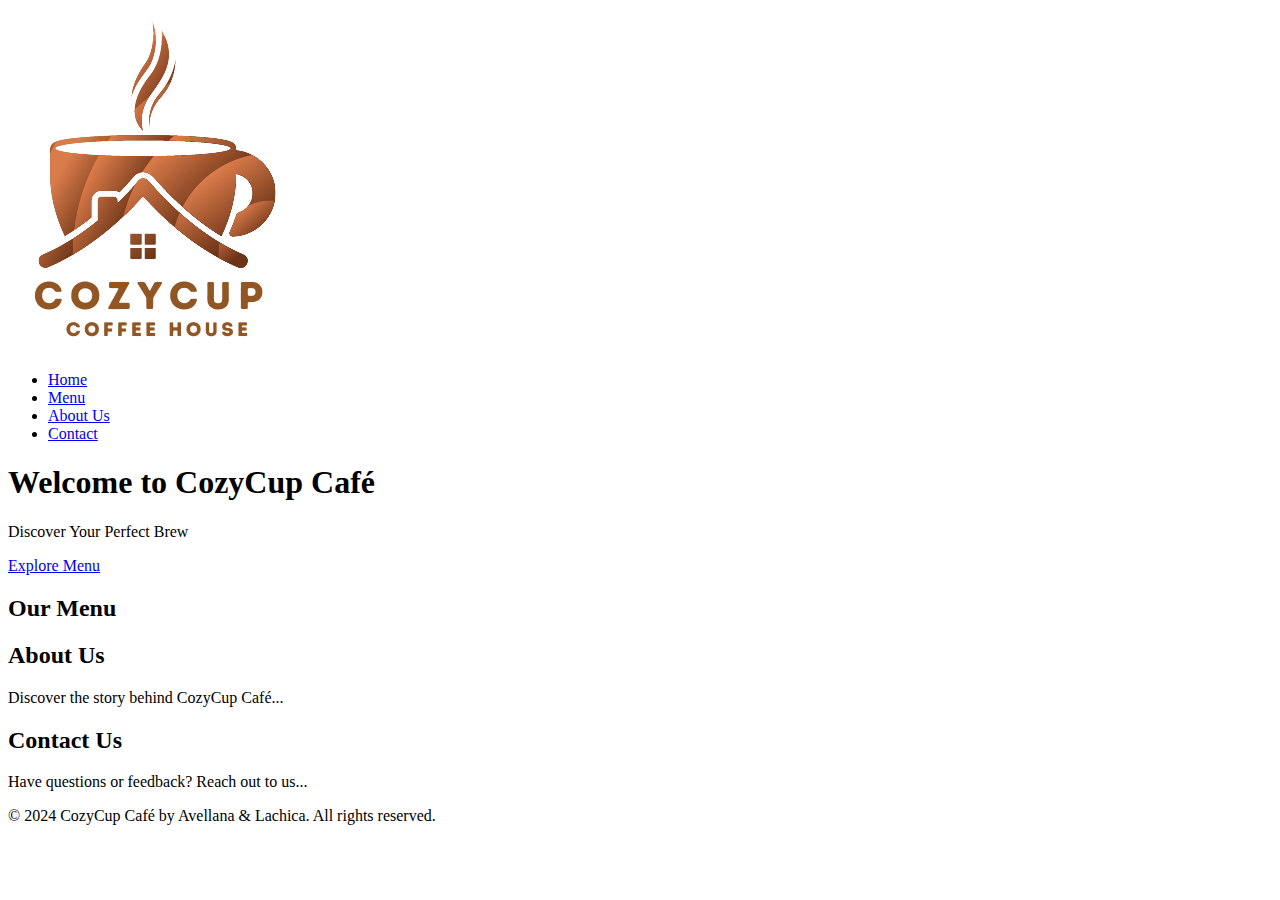
==== index.html @ e1d1405b "added the files" ====
<!DOCTYPE html>
<html lang="en">
<head>
    <meta charset="UTF-8">
    <meta name="viewport" content="width=device-width, initial-scale=1.0">
    <link rel="stylesheet" href="css/styles.css">
    <title>CozyCup Café by Avellana & Lachica</title>
</head>
<body>
    <header>
        <nav>
            <div class="logo">
                <img src="img/logo.png" alt="CozyCup Café Logo">
            </div>
            <ul>
                <li><a href="#home">Home</a></li>
                <li><a href="#menu">Menu</a></li>
                <li><a href="#about">About Us</a></li>
                <li><a href="#contact">Contact</a></li>
            </ul>
        </nav>
    </header>

    <section id="home" class="hero">
        <h1>Welcome to CozyCup Café</h1>
        <p>Discover Your Perfect Brew</p>
        <a href="#menu" class="cta-button">Explore Menu</a>
    </section>

    <section id="menu" class="menu">
        <h2>Our Menu</h2>
        <!-- Add menu items here -->
    </section>

    <section id="about" class="about">
        <h2>About Us</h2>
        <p>Discover the story behind CozyCup Café...</p>
    </section>

    <section id="contact" class="contact">
        <h2>Contact Us</h2>
        <p>Have questions or feedback? Reach out to us...</p>
    </section>

    <footer>
        <p>&copy; 2024 CozyCup Café by Avellana & Lachica. All rights reserved.</p>
    </footer>
</body>
</html>
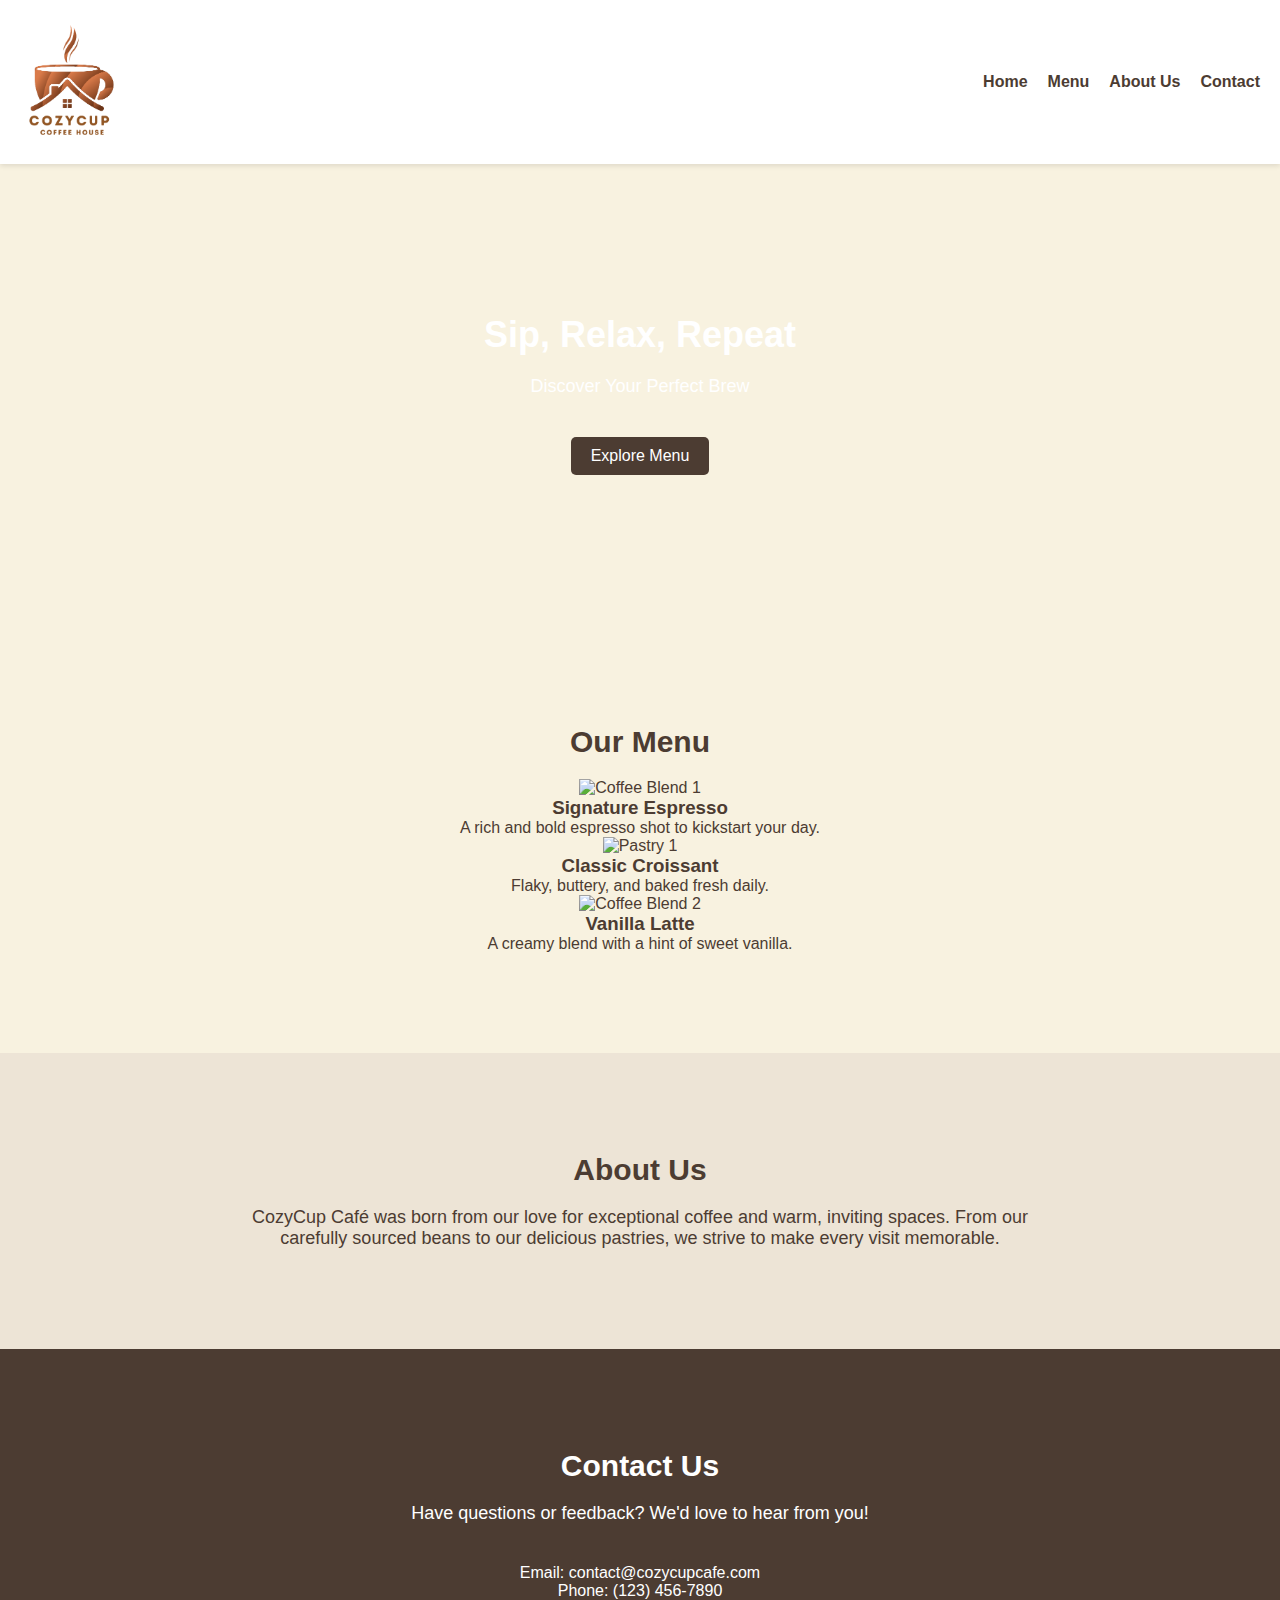
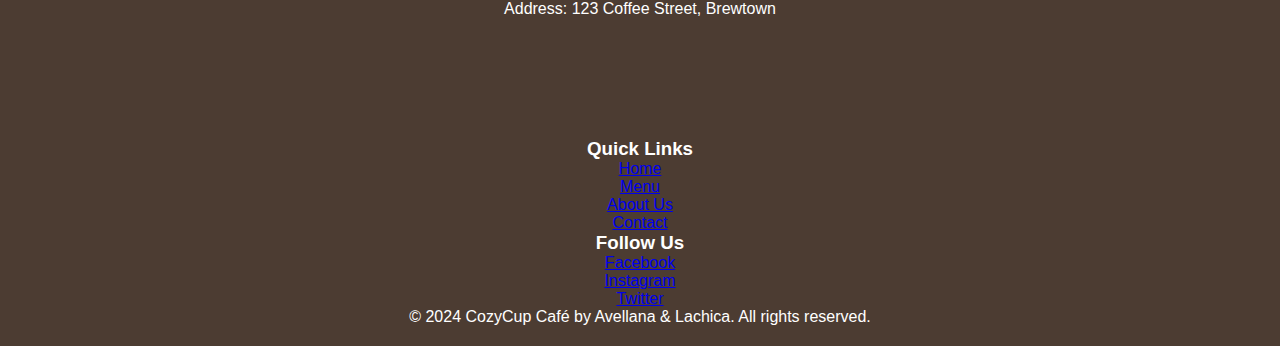
==== commit f09fb536: "edit index" ====
--- a/index.html
+++ b/index.html
@@ -3,7 +3,7 @@
 <head>
     <meta charset="UTF-8">
     <meta name="viewport" content="width=device-width, initial-scale=1.0">
-    <link rel="stylesheet" href="css/styles.css">
+    <link rel="stylesheet" href="css/style.css">
     <title>CozyCup Café by Avellana & Lachica</title>
 </head>
 <body>
@@ -13,36 +13,80 @@
                 <img src="img/logo.png" alt="CozyCup Café Logo">
             </div>
             <ul>
-                <li><a href="#home">Home</a></li>
-                <li><a href="#menu">Menu</a></li>
-                <li><a href="#about">About Us</a></li>
-                <li><a href="#contact">Contact</a></li>
+                <li><a href="index.html">Home</a></li>
+                <li><a href="menu.html">Menu</a></li>
+                <li><a href="about.html">About Us</a></li>
+                <li><a href="contact.html">Contact</a></li>
             </ul>
         </nav>
     </header>
 
-    <section id="home" class="hero">
-        <h1>Welcome to CozyCup Café</h1>
-        <p>Discover Your Perfect Brew</p>
-        <a href="#menu" class="cta-button">Explore Menu</a>
+    <section id="home" class="hero" style="background-image: url('img/cafe-interior.jpg');">
+        <div class="hero-text">
+            <h1>Sip, Relax, Repeat</h1>
+            <p>Discover Your Perfect Brew</p>
+            <a href="#menu" class="cta-button">Explore Menu</a>
+        </div>
     </section>
 
     <section id="menu" class="menu">
         <h2>Our Menu</h2>
-        <!-- Add menu items here -->
+        <div class="menu-items">
+            <!-- Featured menu items -->
+            <div class="item">
+                <img src="img/coffee1.jpg" alt="Coffee Blend 1">
+                <h3>Signature Espresso</h3>
+                <p>A rich and bold espresso shot to kickstart your day.</p>
+            </div>
+            <div class="item">
+                <img src="img/pastry1.jpg" alt="Pastry 1">
+                <h3>Classic Croissant</h3>
+                <p>Flaky, buttery, and baked fresh daily.</p>
+            </div>
+            <div class="item">
+                <img src="img/coffee2.jpg" alt="Coffee Blend 2">
+                <h3>Vanilla Latte</h3>
+                <p>A creamy blend with a hint of sweet vanilla.</p>
+            </div>
+        </div>
     </section>
 
     <section id="about" class="about">
         <h2>About Us</h2>
-        <p>Discover the story behind CozyCup Café...</p>
+        <p>CozyCup Café was born from our love for exceptional coffee and warm, inviting spaces. From our carefully sourced beans to our delicious pastries, we strive to make every visit memorable.</p>
     </section>
 
     <section id="contact" class="contact">
         <h2>Contact Us</h2>
-        <p>Have questions or feedback? Reach out to us...</p>
+        <p>Have questions or feedback? We'd love to hear from you!</p>
+        <ul>
+            <li>Email: contact@cozycupcafe.com</li>
+            <li>Phone: (123) 456-7890</li>
+            <li>Address: 123 Coffee Street, Brewtown</li>
+        </ul>
     </section>
 
+    <!-- Footer Section -->
     <footer>
+        <div class="footer-content">
+            <div class="quick-links">
+                <h3>Quick Links</h3>
+                <ul>
+                    <li><a href="index.html">Home</a></li>
+                    <li><a href="menu.html">Menu</a></li>
+                    <li><a href="about.html">About Us</a></li>
+                    <li><a href="contact.html">Contact</a></li>
+                </ul>
+            </div>
+            <div class="social-media">
+                <h3>Follow Us</h3>
+                <ul>
+                    <li><a href="https://www.facebook.com" target="_blank">Facebook</a></li>
+                    <li><a href="https://www.instagram.com" target="_blank">Instagram</a></li>
+                    <li><a href="https://www.twitter.com" target="_blank">Twitter</a></li>
+                </ul>
+            </div>
+        </div>
         <p>&copy; 2024 CozyCup Café by Avellana & Lachica. All rights reserved.</p>
     </footer>
 </body>
--- a/css/style.css
+++ b/css/style.css
@@ -0,0 +1,126 @@
+/* Reset some default styles */
+body, h1, h2, h3, p, ul, li {
+    margin: 0;
+    padding: 0;
+}
+
+body {
+    font-family: Arial, sans-serif;
+    background-color: #f8f2e0;
+    color: #4c3c32;
+}
+
+header {
+    background-color: #fff;
+    box-shadow: 0 2px 5px rgba(0, 0, 0, 0.1);
+    padding: 20px;
+}
+
+nav {
+    display: flex;
+    justify-content: space-between;
+    align-items: center;
+}
+
+.logo img {
+    max-width: 100px;
+}
+
+nav ul {
+    list-style: none;
+    display: flex;
+    gap: 20px;
+}
+
+nav a {
+    text-decoration: none;
+    color: #4c3c32;
+    font-weight: bold;
+    transition: color 0.3s;
+}
+
+nav a:hover {
+    color: #7e685b;
+}
+
+.hero {
+    text-align: center;
+    padding: 150px 0;
+    background-image: url('hero-bg.jpg');
+    background-size: cover;
+    color: white;
+}
+
+.hero h1 {
+    font-size: 36px;
+    margin-bottom: 20px;
+}
+
+.hero p {
+    font-size: 18px;
+    margin-bottom: 40px;
+}
+
+.cta-button {
+    display: inline-block;
+    padding: 10px 20px;
+    background-color: #4c3c32;
+    color: white;
+    text-decoration: none;
+    border-radius: 5px;
+}
+
+.cta-button:hover {
+    background-color: #7e685b;
+}
+
+.menu {
+    padding: 100px 0;
+    text-align: center;
+}
+
+.menu h2 {
+    font-size: 30px;
+    margin-bottom: 20px;
+}
+
+.about {
+    padding: 100px 0;
+    text-align: center;
+    background-color: #ede4d6;
+}
+
+.about h2 {
+    font-size: 30px;
+    margin-bottom: 20px;
+}
+
+.about p {
+    font-size: 18px;
+    max-width: 800px;
+    margin: 0 auto;
+}
+
+.contact {
+    padding: 100px 0;
+    text-align: center;
+    background-color: #4c3c32;
+    color: white;
+}
+
+.contact h2 {
+    font-size: 30px;
+    margin-bottom: 20px;
+}
+
+.contact p {
+    font-size: 18px;
+    margin-bottom: 40px;
+}
+
+footer {
+    background-color: #4c3c32;
+    color: white;
+    text-align: center;
+    padding: 20px 0;
+}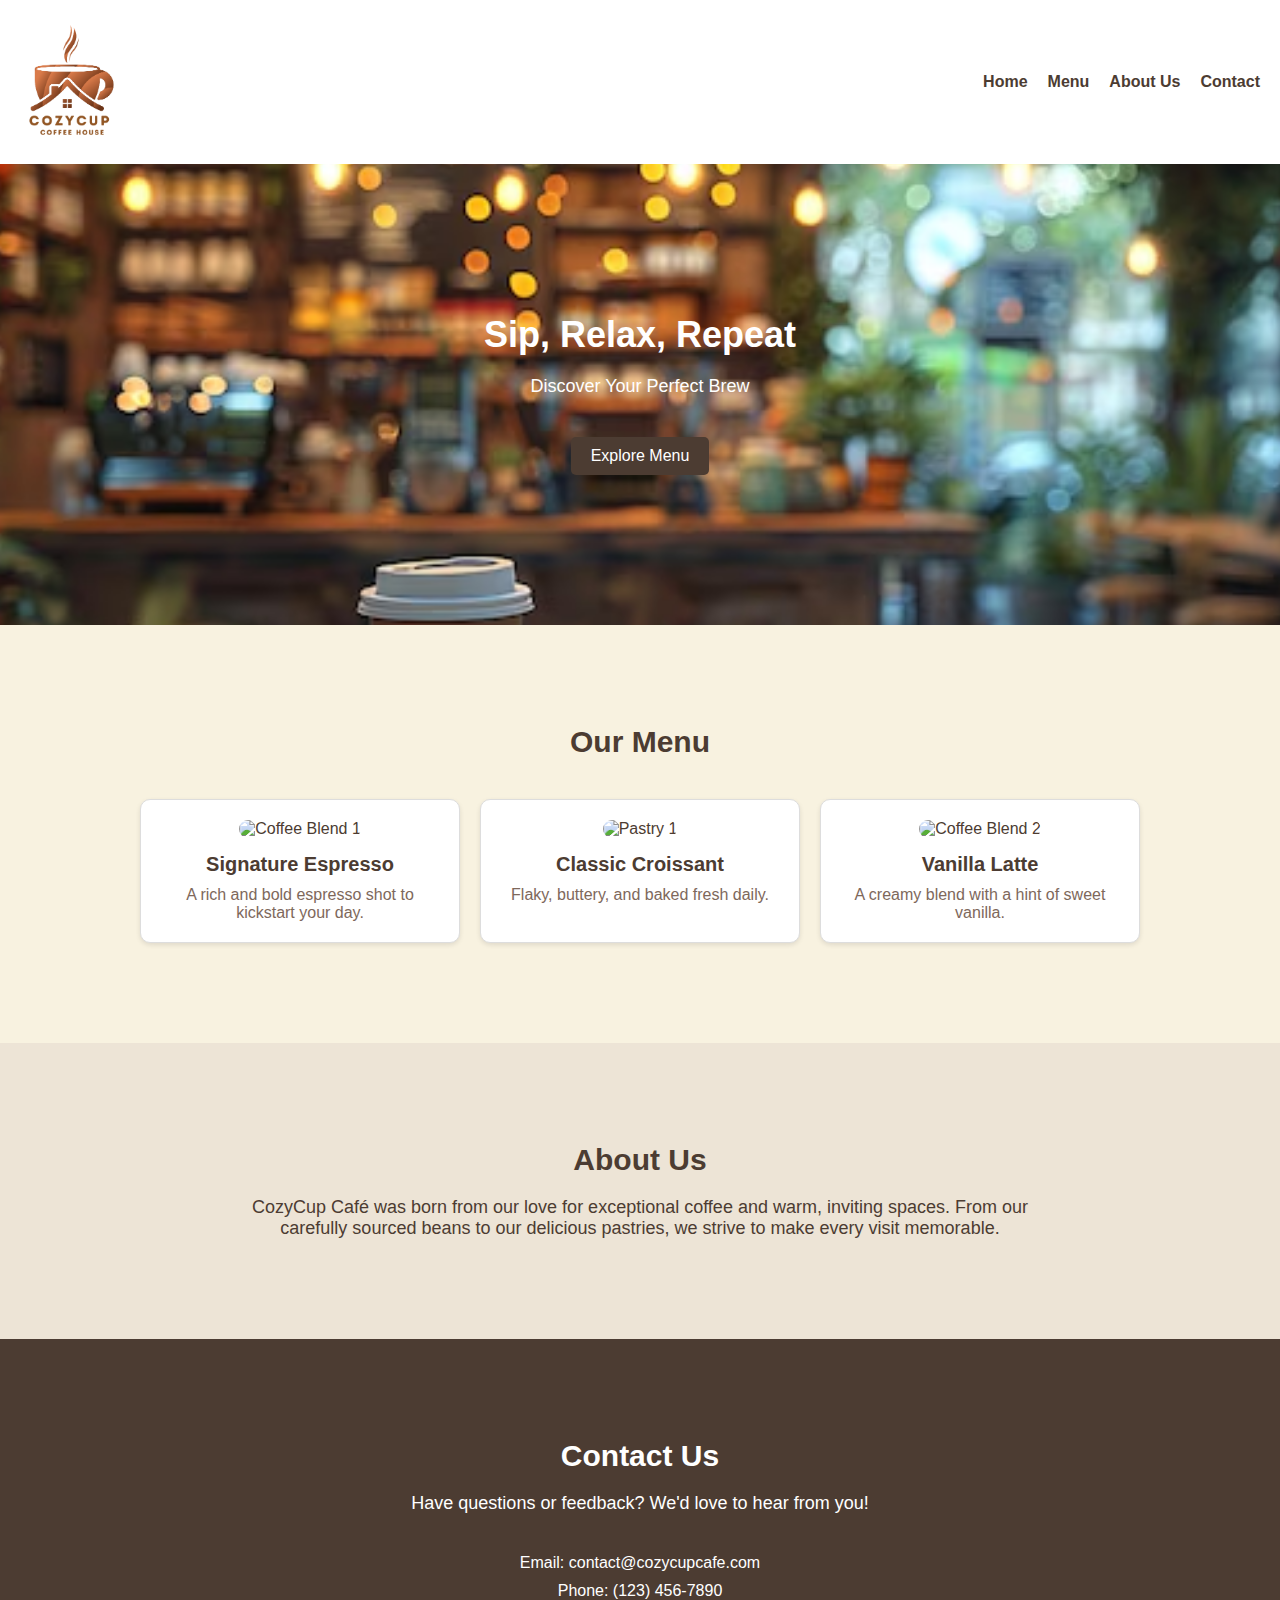
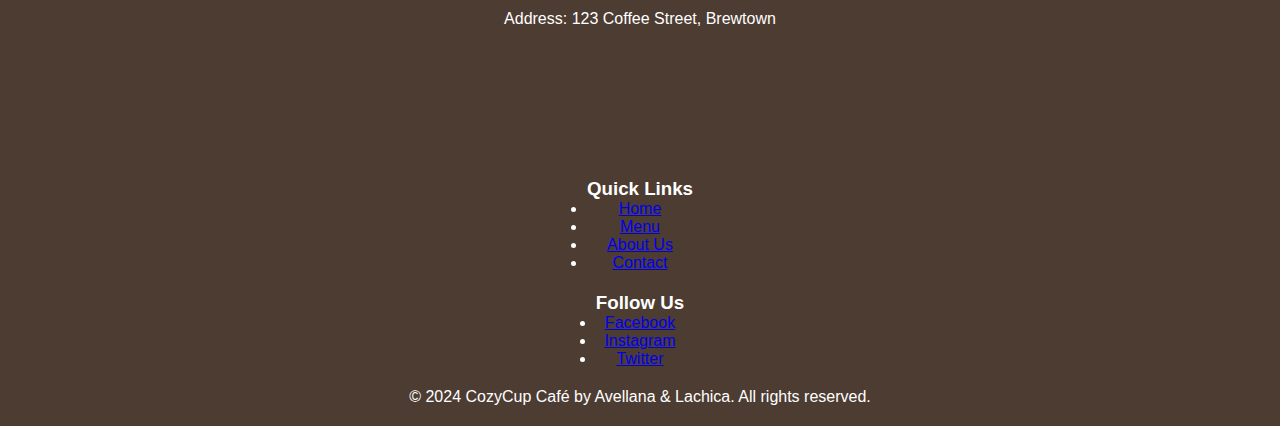
==== commit 6d5a6bc6: "added bg in hero section" ====
--- a/index.html
+++ b/index.html
@@ -21,7 +21,7 @@
         </nav>
     </header>
 
-    <section id="home" class="hero" style="background-image: url('img/cafe-interior.jpg');">
+    <section id="home" class="hero" style="background-image: url('img/bg.png');">
         <div class="hero-text">
             <h1>Sip, Relax, Repeat</h1>
             <p>Discover Your Perfect Brew</p>
--- a/css/style.css
+++ b/css/style.css
@@ -10,6 +10,7 @@
     color: #4c3c32;
 }
 
+/* Header and Navigation */
 header {
     background-color: #fff;
     box-shadow: 0 2px 5px rgba(0, 0, 0, 0.1);
@@ -43,11 +44,14 @@
     color: #7e685b;
 }
 
+/* Hero Section */
 .hero {
     text-align: center;
     padding: 150px 0;
     background-image: url('hero-bg.jpg');
     background-size: cover;
+    background-position: center;
+    background-attachment: fixed;
     color: white;
 }
 
@@ -74,6 +78,7 @@
     background-color: #7e685b;
 }
 
+/* Menu Section */
 .menu {
     padding: 100px 0;
     text-align: center;
@@ -81,9 +86,48 @@
 
 .menu h2 {
     font-size: 30px;
-    margin-bottom: 20px;
-}
-
+    margin-bottom: 40px;
+}
+
+.menu-items {
+    display: grid;
+    grid-template-columns: repeat(auto-fit, minmax(250px, 1fr));
+    gap: 20px;
+    margin: 0 auto;
+    max-width: 1000px;
+}
+
+.menu-items .item {
+    background-color: #fff;
+    padding: 20px;
+    border: 1px solid #ddd;
+    border-radius: 10px;
+    box-shadow: 0 2px 5px rgba(0, 0, 0, 0.1);
+    transition: transform 0.3s, box-shadow 0.3s;
+}
+
+.menu-items .item:hover {
+    transform: scale(1.05);
+    box-shadow: 0 4px 10px rgba(0, 0, 0, 0.2);
+}
+
+.menu-items .item img {
+    width: 100%;
+    border-radius: 10px;
+    margin-bottom: 15px;
+}
+
+.menu-items .item h3 {
+    font-size: 20px;
+    margin-bottom: 10px;
+}
+
+.menu-items .item p {
+    font-size: 16px;
+    color: #7e685b;
+}
+
+/* About Section */
 .about {
     padding: 100px 0;
     text-align: center;
@@ -101,6 +145,7 @@
     margin: 0 auto;
 }
 
+/* Contact Section */
 .contact {
     padding: 100px 0;
     text-align: center;
@@ -118,9 +163,80 @@
     margin-bottom: 40px;
 }
 
+.contact ul {
+    list-style: none;
+    padding: 0;
+}
+
+.contact ul li {
+    font-size: 16px;
+    margin-bottom: 10px;
+}
+
+/* Footer */
 footer {
     background-color: #4c3c32;
     color: white;
     text-align: center;
     padding: 20px 0;
+}
+
+footer .footer-content {
+    display: flex;
+    flex-direction: column;
+    align-items: center;
+    gap: 20px;
+    padding: 20px 0;
+}
+
+footer .social-media a img {
+    width: 24px;
+    margin: 0 10px;
+    transition: transform 0.3s;
+}
+
+footer .social-media a img:hover {
+    transform: scale(1.2);
+}
+
+footer .newsletter input {
+    padding: 10px;
+    border: none;
+    border-radius: 5px;
+    margin-right: 10px;
+    width: 250px;
+}
+
+footer .newsletter button {
+    padding: 10px 20px;
+    background-color: #7e685b;
+    color: white;
+    border: none;
+    border-radius: 5px;
+    cursor: pointer;
+    transition: background-color 0.3s;
+}
+
+footer .newsletter button:hover {
+    background-color: #4c3c32;
+}
+
+/* Responsive Design */
+@media (max-width: 768px) {
+    nav ul {
+        flex-direction: column;
+        gap: 10px;
+    }
+
+    .hero {
+        padding: 100px 20px;
+    }
+
+    .menu-items {
+        grid-template-columns: 1fr;
+    }
+
+    footer .footer-content {
+        flex-direction: column;
+    }
 }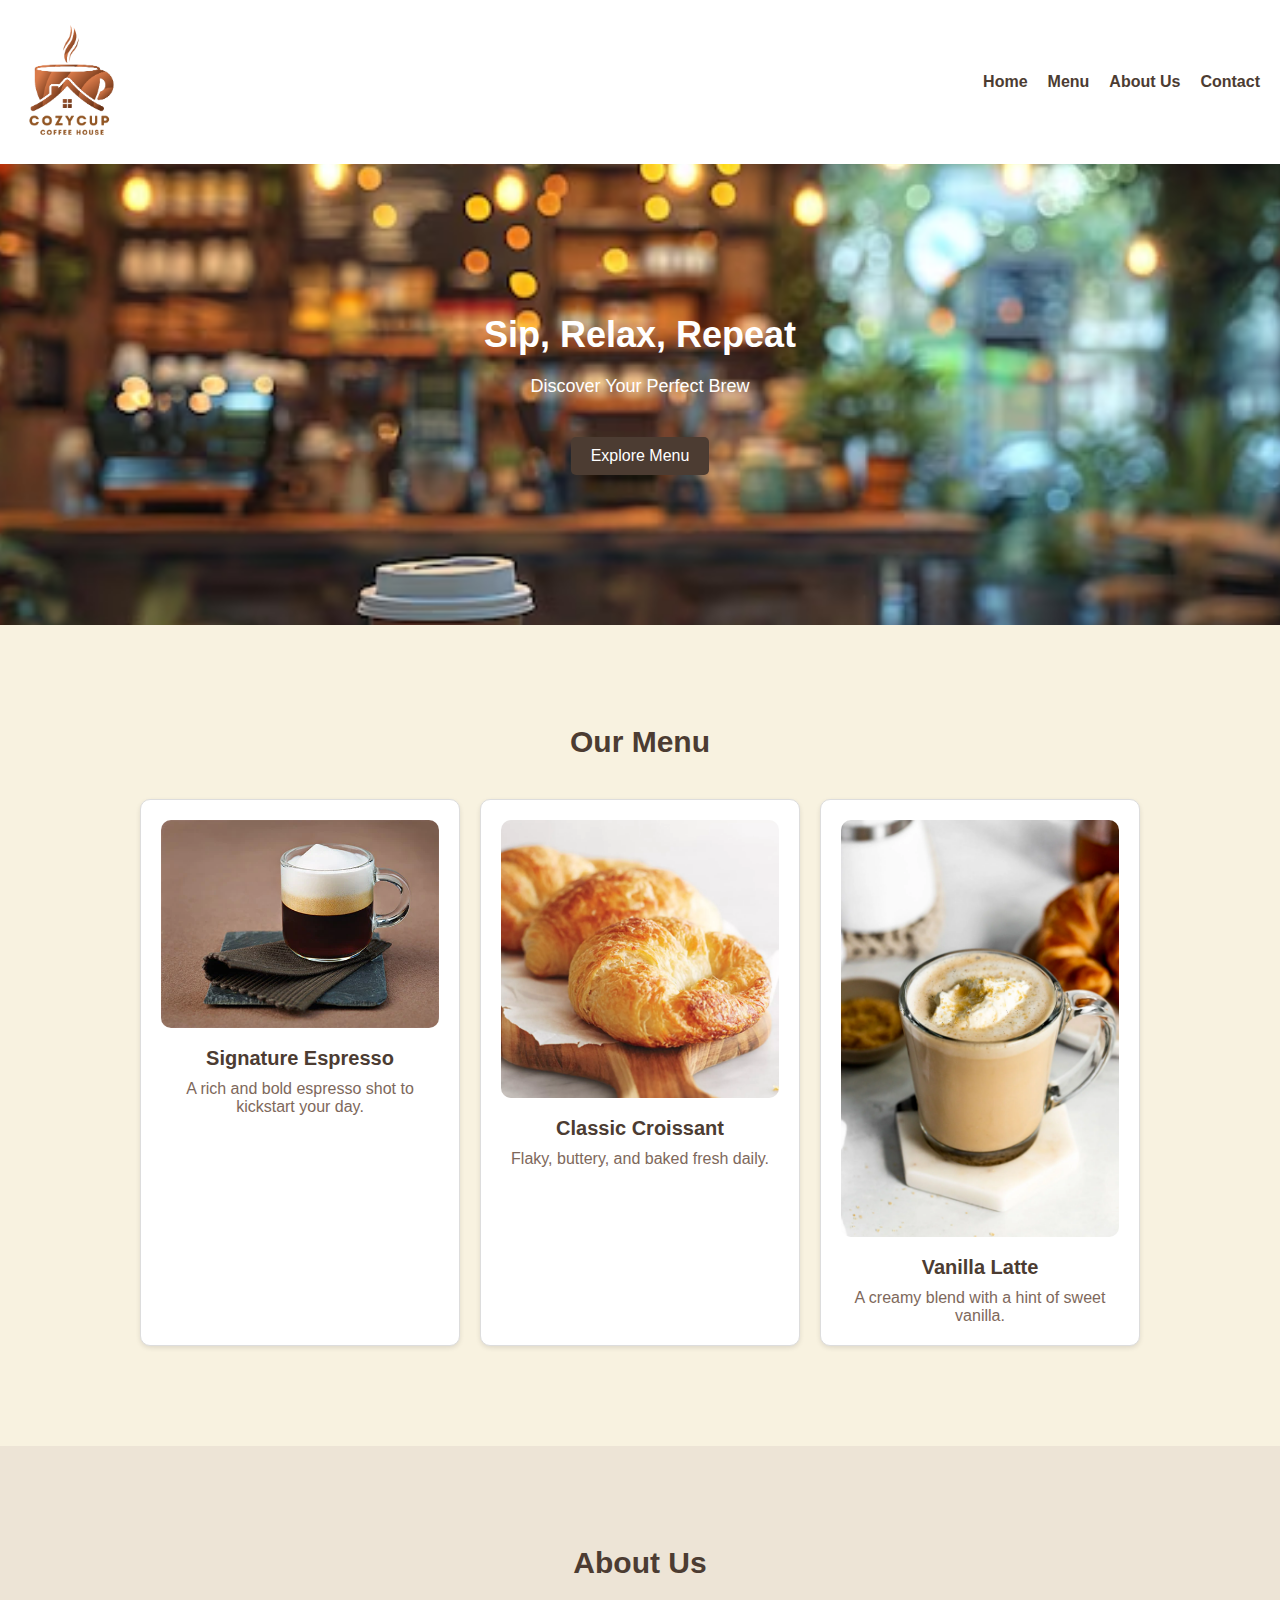
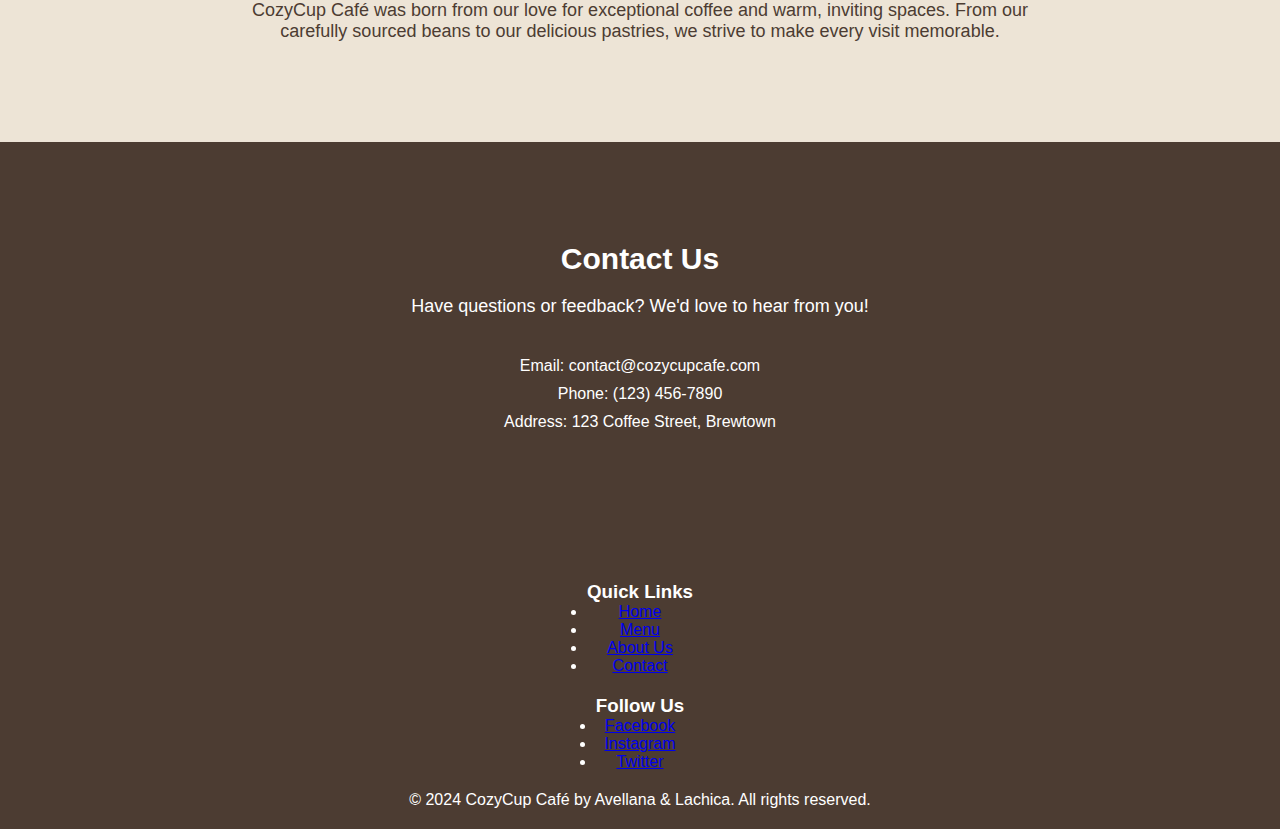
==== commit 5324f069: "added menu pictures" ====
--- a/index.html
+++ b/index.html
@@ -34,17 +34,17 @@
         <div class="menu-items">
             <!-- Featured menu items -->
             <div class="item">
-                <img src="img/coffee1.jpg" alt="Coffee Blend 1">
+                <img src="img/espresso.png" alt="Coffee Blend 1">
                 <h3>Signature Espresso</h3>
                 <p>A rich and bold espresso shot to kickstart your day.</p>
             </div>
             <div class="item">
-                <img src="img/pastry1.jpg" alt="Pastry 1">
+                <img src="img/croissant.png" alt="Pastry 1">
                 <h3>Classic Croissant</h3>
                 <p>Flaky, buttery, and baked fresh daily.</p>
             </div>
             <div class="item">
-                <img src="img/coffee2.jpg" alt="Coffee Blend 2">
+                <img src="img/latte.png" alt="Coffee Blend 2">
                 <h3>Vanilla Latte</h3>
                 <p>A creamy blend with a hint of sweet vanilla.</p>
             </div>
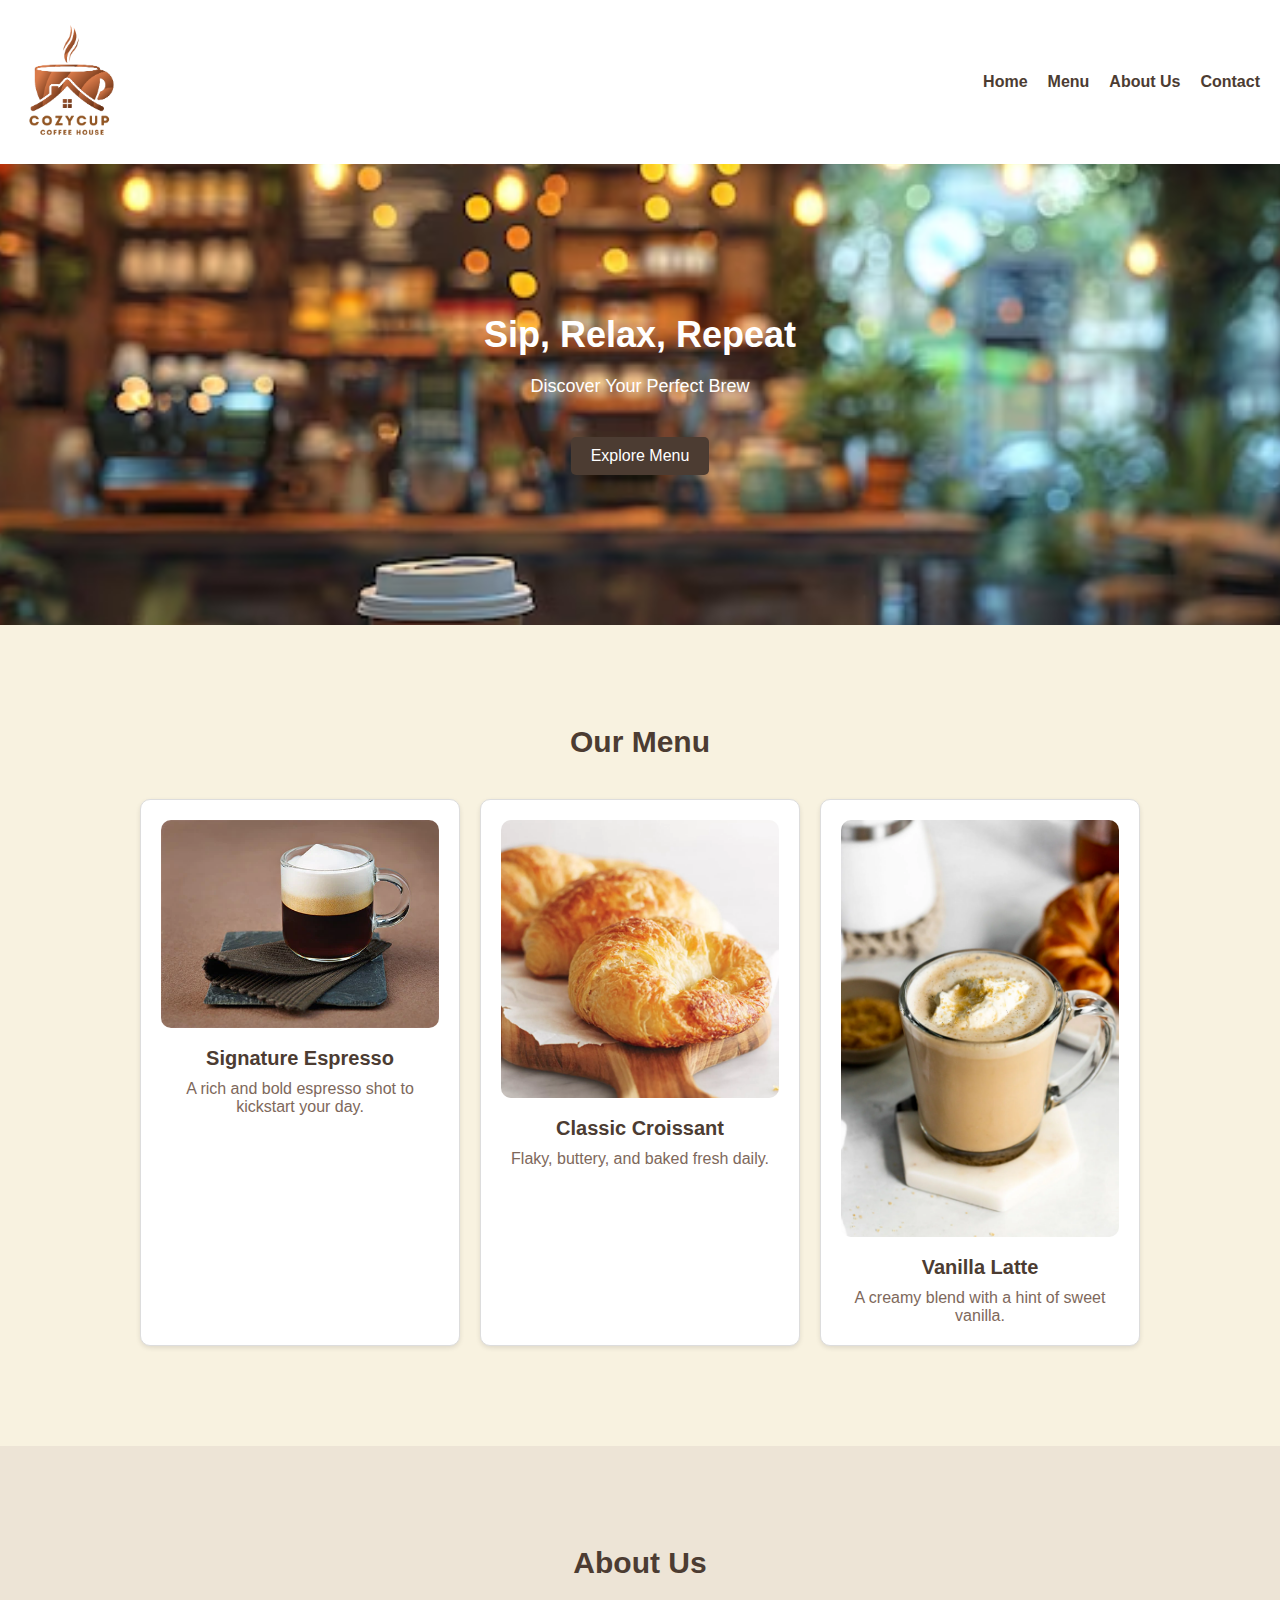
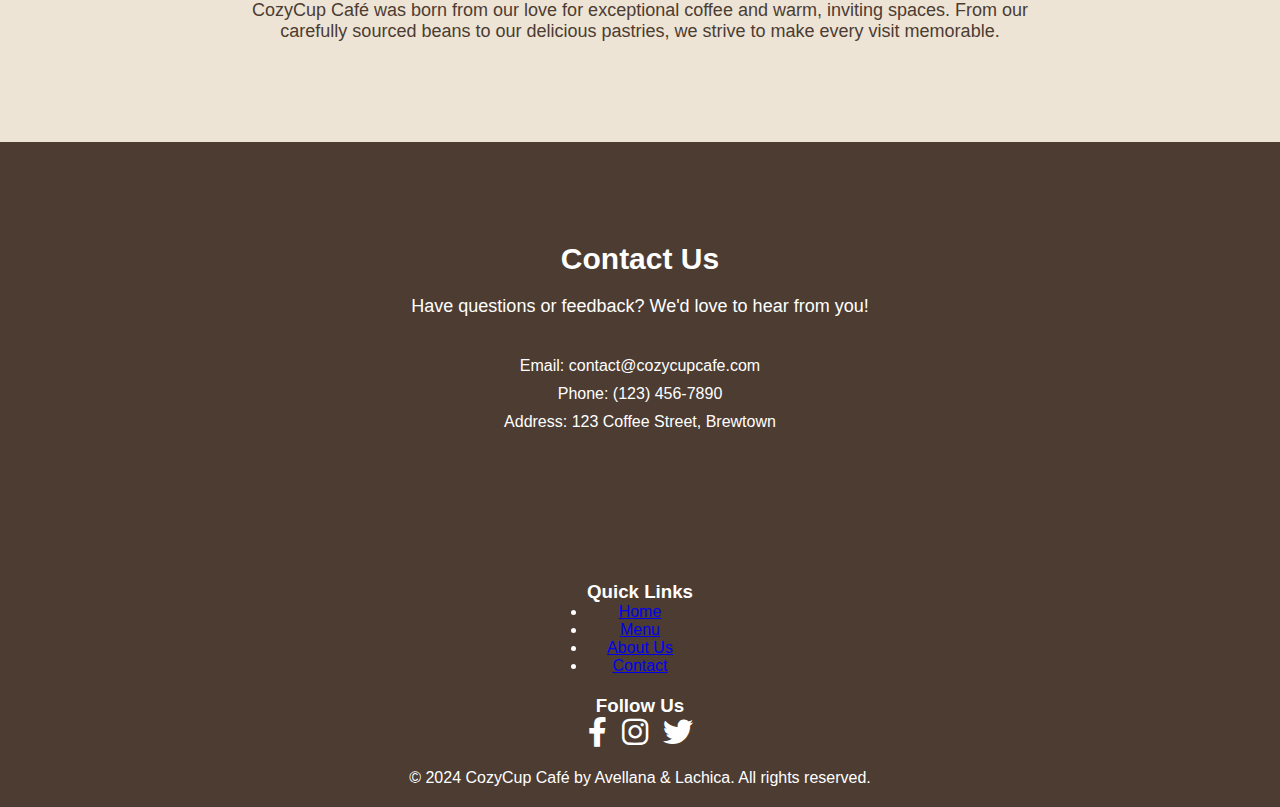
==== commit af981aea: "added some changes in the footer" ====
--- a/index.html
+++ b/index.html
@@ -4,7 +4,8 @@
     <meta charset="UTF-8">
     <meta name="viewport" content="width=device-width, initial-scale=1.0">
     <link rel="stylesheet" href="css/style.css">
-    <title>CozyCup Café by Avellana & Lachica</title>
+    <!-- Font Awesome -->
+    <link rel="stylesheet" href="https://cdnjs.cloudflare.com/ajax/libs/font-awesome/6.0.0-beta3/css/all.min.css">
 </head>
 <body>
     <header>
@@ -67,27 +68,28 @@
     </section>
 
     <!-- Footer Section -->
-    <footer>
-        <div class="footer-content">
-            <div class="quick-links">
-                <h3>Quick Links</h3>
-                <ul>
-                    <li><a href="index.html">Home</a></li>
-                    <li><a href="menu.html">Menu</a></li>
-                    <li><a href="about.html">About Us</a></li>
-                    <li><a href="contact.html">Contact</a></li>
-                </ul>
-            </div>
-            <div class="social-media">
-                <h3>Follow Us</h3>
-                <ul>
-                    <li><a href="https://www.facebook.com" target="_blank">Facebook</a></li>
-                    <li><a href="https://www.instagram.com" target="_blank">Instagram</a></li>
-                    <li><a href="https://www.twitter.com" target="_blank">Twitter</a></li>
-                </ul>
-            </div>
+<footer>
+    <div class="footer-content">
+        <div class="quick-links">
+            <h3>Quick Links</h3>
+            <ul>
+                <li><a href="index.html">Home</a></li>
+                <li><a href="menu.html">Menu</a></li>
+                <li><a href="about.html">About Us</a></li>
+                <li><a href="contact.html">Contact</a></li>
+            </ul>
         </div>
-        <p>&copy; 2024 CozyCup Café by Avellana & Lachica. All rights reserved.</p>
-    </footer>
+        <div class="social-media">
+            <h3>Follow Us</h3>
+            <ul>
+                <li><a href="https://www.facebook.com" target="_blank"><i class="fab fa-facebook-f"></i></a></li>
+                <li><a href="https://www.instagram.com" target="_blank"><i class="fab fa-instagram"></i></a></li>
+                <li><a href="https://www.twitter.com" target="_blank"><i class="fab fa-twitter"></i></a></li>
+            </ul>
+        </div>
+    </div>
+    <p>&copy; 2024 CozyCup Café by Avellana & Lachica. All rights reserved.</p>
+</footer>
+
 </body>
 </html>--- a/css/style.css
+++ b/css/style.css
@@ -189,16 +189,32 @@
     padding: 20px 0;
 }
 
-footer .social-media a img {
-    width: 24px;
-    margin: 0 10px;
-    transition: transform 0.3s;
-}
-
-footer .social-media a img:hover {
-    transform: scale(1.2);
-}
-
+footer .social-media ul {
+    display: flex;
+    gap: 15px;
+    padding: 0;
+    list-style: none;
+}
+
+footer .social-media li {
+    font-size: 24px;
+}
+
+footer .social-media a {
+    text-decoration: none;
+    color: white;
+    transition: color 0.3s;
+}
+
+footer .social-media a:hover {
+    color: #7e685b;
+}
+
+footer .social-media a i {
+    font-size: 30px;
+}
+
+/* Newsletter Section */
 footer .newsletter input {
     padding: 10px;
     border: none;
@@ -221,6 +237,7 @@
     background-color: #4c3c32;
 }
 
+
 /* Responsive Design */
 @media (max-width: 768px) {
     nav ul {
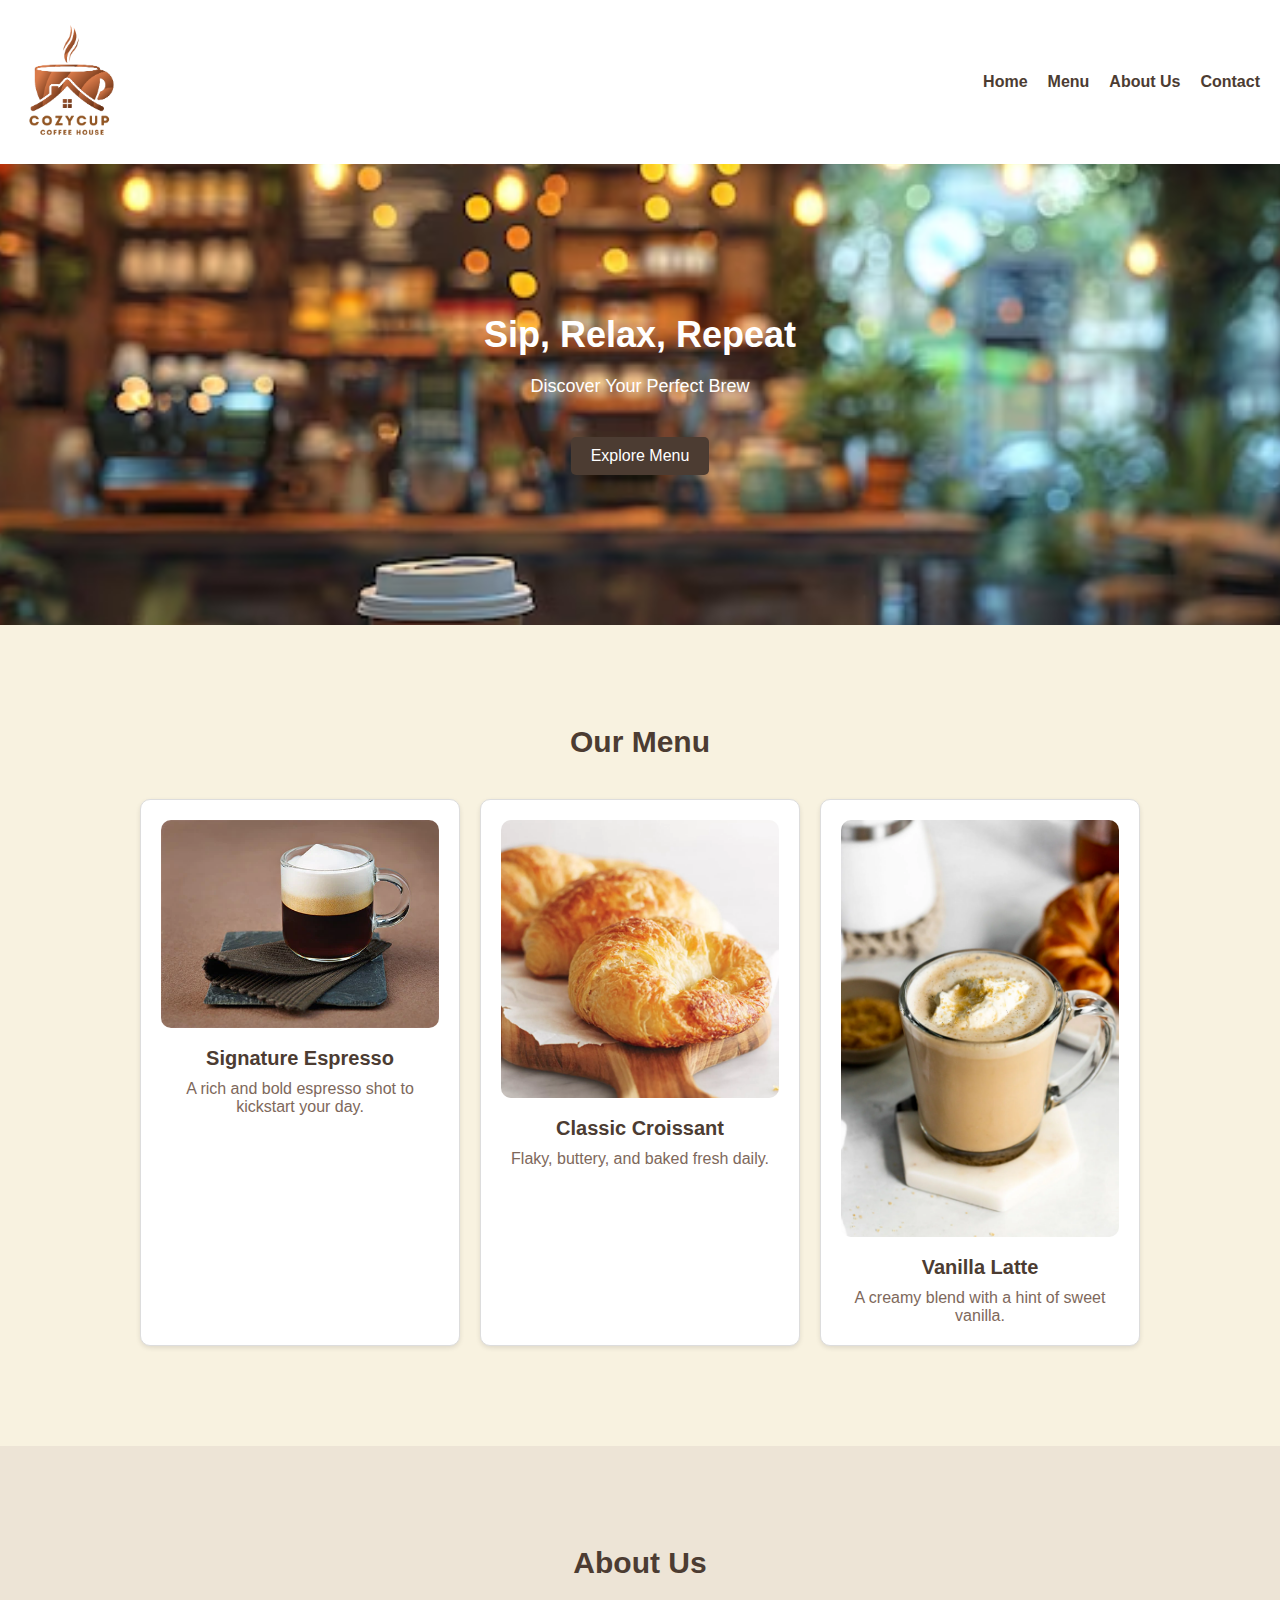
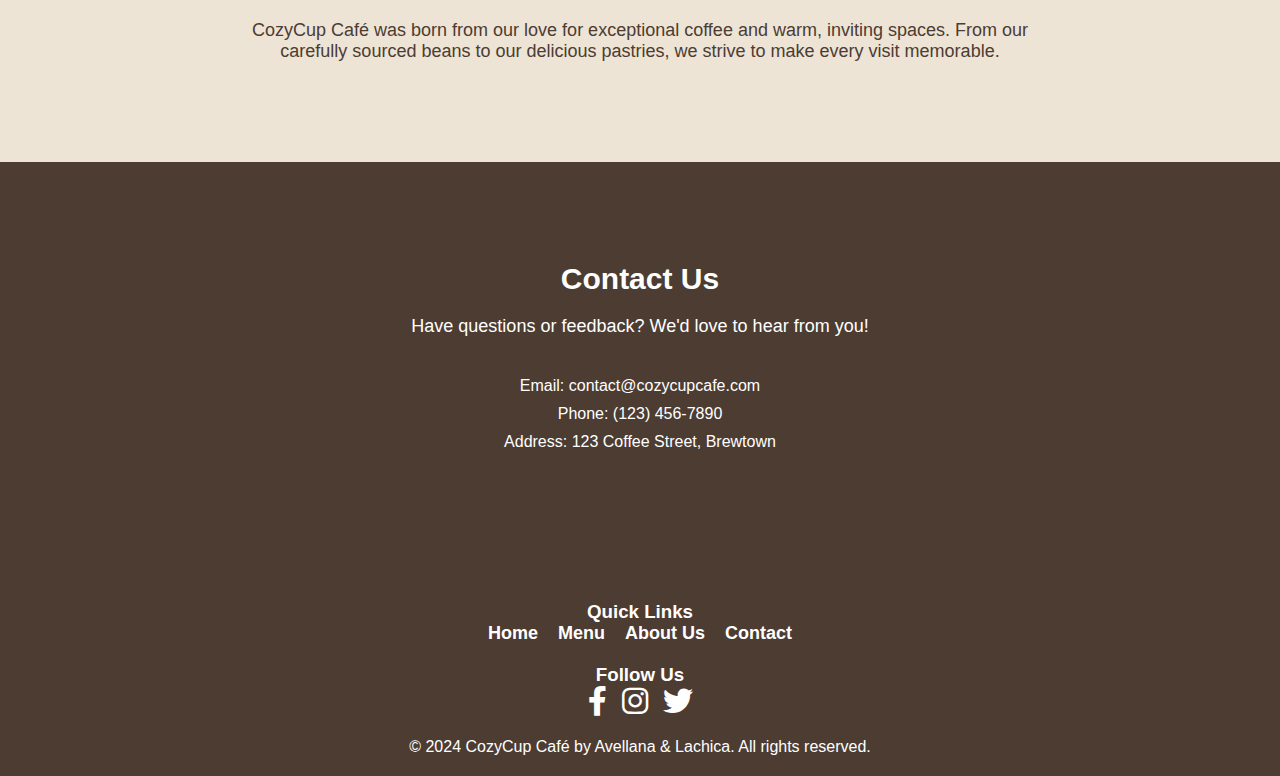
==== commit daeb6ed0: "edit some changes" ====
--- a/index.html
+++ b/index.html
@@ -6,6 +6,7 @@
     <link rel="stylesheet" href="css/style.css">
     <!-- Font Awesome -->
     <link rel="stylesheet" href="https://cdnjs.cloudflare.com/ajax/libs/font-awesome/6.0.0-beta3/css/all.min.css">
+    <title>CozyCup Café</title>
 </head>
 <body>
     <header>
--- a/css/style.css
+++ b/css/style.css
@@ -136,14 +136,65 @@
 
 .about h2 {
     font-size: 30px;
-    margin-bottom: 20px;
+    margin-bottom: 40px;
+    color: #4c3c32;
 }
 
 .about p {
     font-size: 18px;
     max-width: 800px;
     margin: 0 auto;
-}
+    color: #4c3c32;
+}
+
+/* Meet the Team */
+.team {
+    display: flex;
+    justify-content: center;
+    gap: 40px;
+    flex-wrap: wrap;
+    margin-top: 40px;
+}
+
+.team-member {
+    text-align: center;
+    max-width: 250px;
+    margin-bottom: 40px;
+    background-color: #fff;
+    padding: 20px;
+    border-radius: 10px;
+    box-shadow: 0 4px 10px rgba(0, 0, 0, 0.1);
+    transition: transform 0.3s, box-shadow 0.3s;
+}
+
+.team-member:hover {
+    transform: translateY(-10px);
+    box-shadow: 0 8px 15px rgba(0, 0, 0, 0.2);
+}
+
+.team-member img {
+    width: 100%;
+    height: auto;
+    border-radius: 50%;
+    margin-bottom: 20px;
+    transition: transform 0.3s;
+}
+
+.team-member img:hover {
+    transform: scale(1.05);
+}
+
+.team-member h3 {
+    font-size: 22px;
+    margin-bottom: 10px;
+    color: #4c3c32;
+}
+
+.team-member p {
+    font-size: 16px;
+    color: #7e685b;
+}
+
 
 /* Contact Section */
 .contact {
@@ -189,6 +240,29 @@
     padding: 20px 0;
 }
 
+footer .quick-links ul {
+    display: flex;
+    gap: 20px;
+    padding: 0;
+    list-style: none;
+}
+
+footer .quick-links li {
+    font-size: 18px;
+}
+
+footer .quick-links a {
+    text-decoration: none;
+    color: white;
+    font-weight: bold;
+    transition: color 0.3s;
+}
+
+footer .quick-links a:hover {
+    color: #7e685b;
+}
+
+/* Social Media Section */
 footer .social-media ul {
     display: flex;
     gap: 15px;
@@ -238,6 +312,7 @@
 }
 
 
+
 /* Responsive Design */
 @media (max-width: 768px) {
     nav ul {
